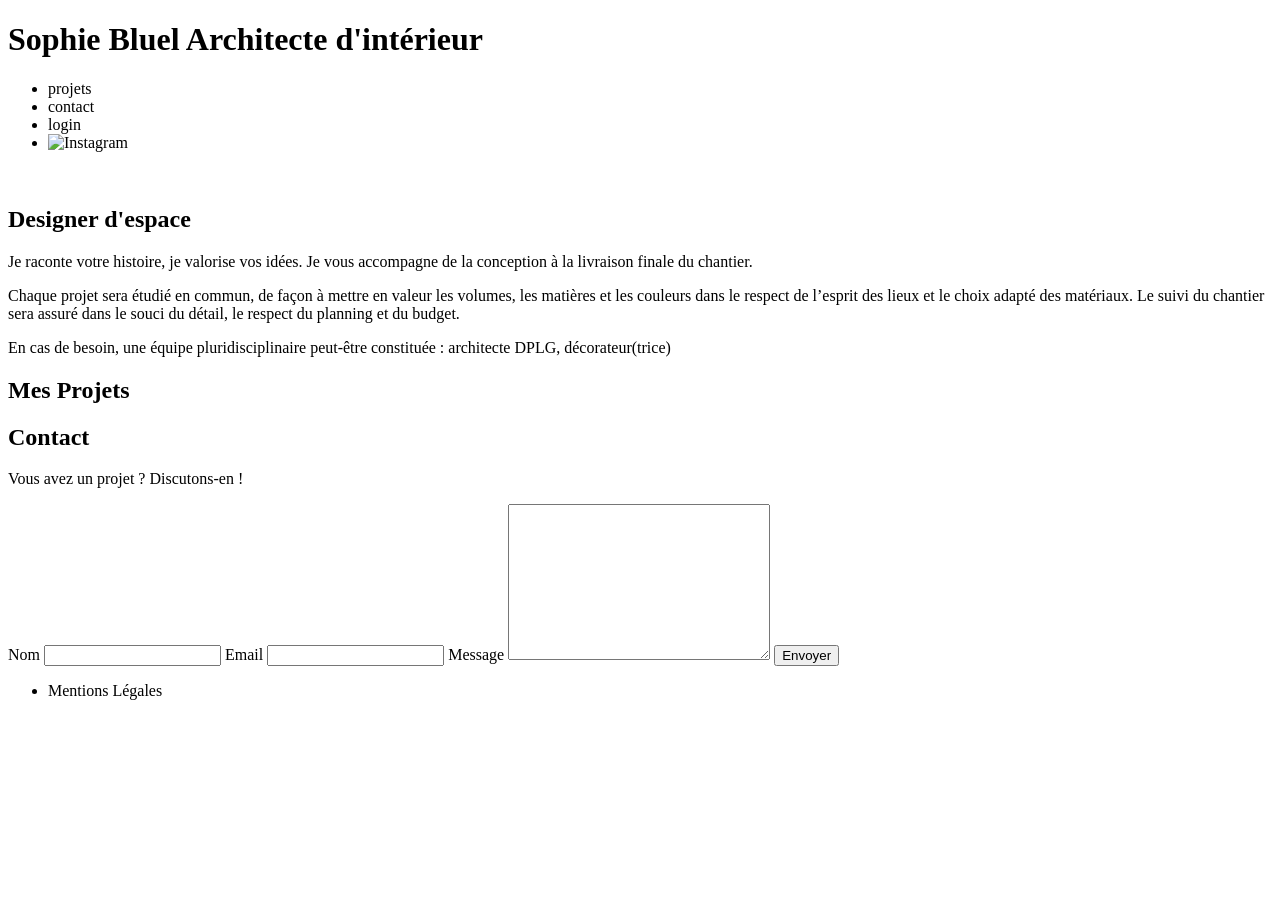
==== FrontEnd/index.html @ 7e3e2e2e "feat: fetch and display project gallery from back end" ====
<!DOCTYPE html>
<html lang="fr">
  <head>
    <meta charset="UTF-8" />
    <title>Sophie Bluel - Architecte d'intérieur</title>
    <meta name="viewport" content="width=device-width, initial-scale=1.0" />
    <link rel="preconnect" href="https://fonts.googleapis.com" />
    <link rel="preconnect" href="https://fonts.gstatic.com" crossorigin />
    <link
      href="https://fonts.googleapis.com/css2?family=Syne:wght@700;800&family=Work+Sans&display=swap"
      rel="stylesheet"
    />
    <meta name="description" content="" />
    <link rel="stylesheet" href="./assets/style.css" />
    <script src="./assets/script.js" defer></script>
  </head>
  <body>
    <header>
      <h1>Sophie Bluel <span>Architecte d'intérieur</span></h1>
      <nav>
        <ul>
          <li>projets</li>
          <li>contact</li>
          <li>login</li>
          <li><img src="./assets/icons/instagram.png" alt="Instagram" /></li>
        </ul>
      </nav>
    </header>
    <main>
      <section id="introduction">
        <figure>
          <img src="./assets/images/sophie-bluel.png" alt="" />
        </figure>
        <article>
          <h2>Designer d'espace</h2>
          <p>
            Je raconte votre histoire, je valorise vos idées. Je vous accompagne
            de la conception à la livraison finale du chantier.
          </p>
          <p>
            Chaque projet sera étudié en commun, de façon à mettre en valeur les
            volumes, les matières et les couleurs dans le respect de l’esprit
            des lieux et le choix adapté des matériaux. Le suivi du chantier
            sera assuré dans le souci du détail, le respect du planning et du
            budget.
          </p>
          <p>
            En cas de besoin, une équipe pluridisciplinaire peut-être constituée
            : architecte DPLG, décorateur(trice)
          </p>
        </article>
      </section>
      <section id="portfolio">
        <h2>Mes Projets</h2>
        <div class="gallery">
          <figure>
            <img src="assets/images/abajour-tahina.png" alt="Abajour Tahina" />
            <figcaption>Abajour Tahina</figcaption>
          </figure>
          <figure>
            <img
              src="assets/images/appartement-paris-v.png"
              alt="Appartement Paris V"
            />
            <figcaption>Appartement Paris V</figcaption>
          </figure>
          <figure>
            <img
              src="assets/images/restaurant-sushisen-londres.png"
              alt="Restaurant Sushisen - Londres"
            />
            <figcaption>Restaurant Sushisen - Londres</figcaption>
          </figure>
          <figure>
            <img
              src="assets/images/la-balisiere.png"
              alt="Villa “La Balisiere” - Port Louis"
            />
            <figcaption>Villa “La Balisiere” - Port Louis</figcaption>
          </figure>
          <figure>
            <img
              src="assets/images/structures-thermopolis.png"
              alt="Structures Thermopolis"
            />
            <figcaption>Structures Thermopolis</figcaption>
          </figure>
          <figure>
            <img
              src="assets/images/appartement-paris-x.png"
              alt="Appartement Paris X"
            />
            <figcaption>Appartement Paris X</figcaption>
          </figure>
          <figure>
            <img
              src="assets/images/le-coteau-cassis.png"
              alt="Pavillon “Le coteau” - Cassis"
            />
            <figcaption>Pavillon “Le coteau” - Cassis</figcaption>
          </figure>
          <figure>
            <img
              src="assets/images/villa-ferneze.png"
              alt="Villa Ferneze - Isola d’Elba"
            />
            <figcaption>Villa Ferneze - Isola d’Elba</figcaption>
          </figure>
          <figure>
            <img
              src="assets/images/appartement-paris-xviii.png"
              alt="Appartement Paris XVIII"
            />
            <figcaption>Appartement Paris XVIII</figcaption>
          </figure>
          <figure>
            <img
              src="assets/images/bar-lullaby-paris.png"
              alt="Bar “Lullaby” - Paris"
            />
            <figcaption>Bar “Lullaby” - Paris</figcaption>
          </figure>
          <figure>
            <img
              src="assets/images/hotel-first-arte-new-delhi.png"
              alt="Hotel First Arte - New Delhi"
            />
            <figcaption>Hotel First Arte - New Delhi</figcaption>
          </figure>
        </div>
      </section>
      <section id="contact">
        <h2>Contact</h2>
        <p>Vous avez un projet ? Discutons-en !</p>
        <form action="#" method="post">
          <label for="name">Nom</label>
          <input type="text" name="name" id="name" />
          <label for="email">Email</label>
          <input type="email" name="email" id="email" />
          <label for="message">Message</label>
          <textarea name="message" id="message" cols="30" rows="10"></textarea>
          <input type="submit" value="Envoyer" />
        </form>
      </section>
    </main>

    <footer>
      <nav>
        <ul>
          <li>Mentions Légales</li>
        </ul>
      </nav>
    </footer>
  </body>
</html>
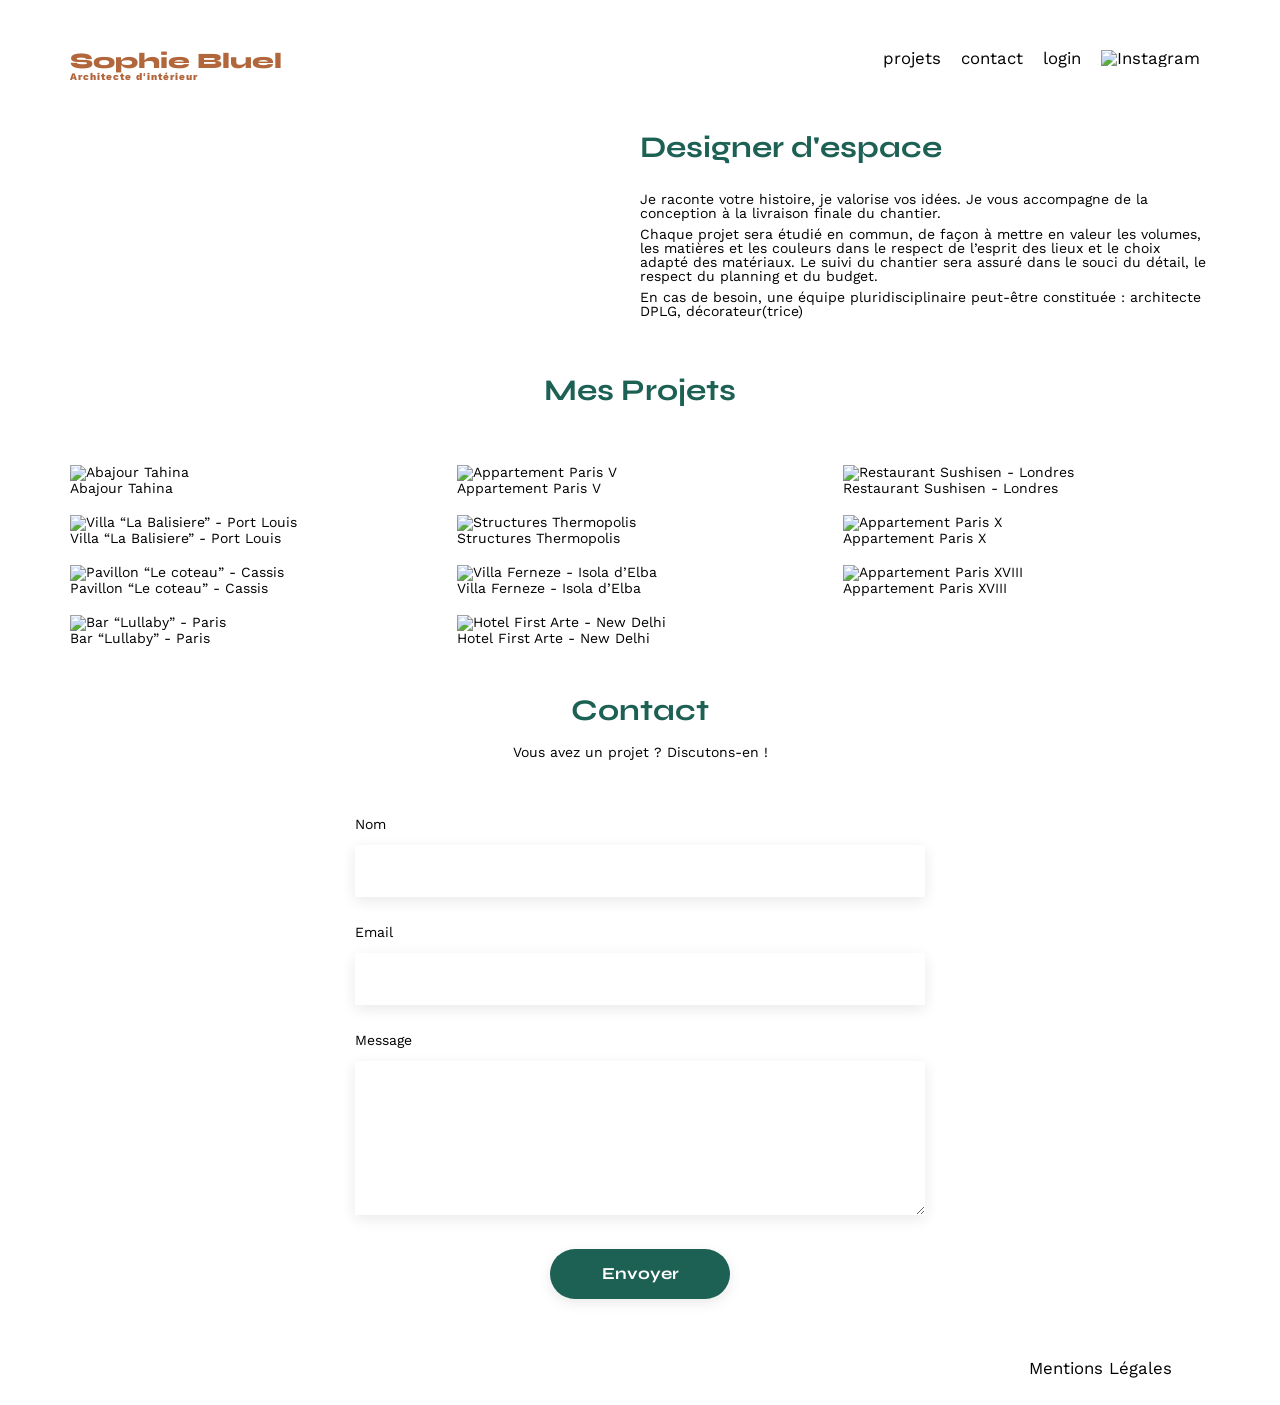
==== commit 85ce8d8b: "feat: add dynamic category filters for project gallery" ====
--- a/FrontEnd/index.html
+++ b/FrontEnd/index.html
@@ -52,6 +52,7 @@
       </section>
       <section id="portfolio">
         <h2>Mes Projets</h2>
+        <div class="filters"></div>
         <div class="gallery">
           <figure>
             <img src="assets/images/abajour-tahina.png" alt="Abajour Tahina" />
--- a/FrontEnd/assets/style.css
+++ b/FrontEnd/assets/style.css
@@ -0,0 +1,297 @@
+/* http://meyerweb.com/eric/tools/css/reset/
+   v2.0 | 20110126
+   License: none (public domain)
+*/
+
+html,
+body,
+div,
+span,
+applet,
+object,
+iframe,
+h1,
+h2,
+h3,
+h4,
+h5,
+h6,
+p,
+blockquote,
+pre,
+a,
+abbr,
+acronym,
+address,
+big,
+cite,
+code,
+del,
+dfn,
+em,
+img,
+ins,
+kbd,
+q,
+s,
+samp,
+small,
+strike,
+strong,
+sub,
+sup,
+tt,
+var,
+b,
+u,
+i,
+center,
+dl,
+dt,
+dd,
+ol,
+ul,
+li,
+fieldset,
+form,
+label,
+legend,
+table,
+caption,
+tbody,
+tfoot,
+thead,
+tr,
+th,
+td,
+article,
+aside,
+canvas,
+details,
+embed,
+figure,
+figcaption,
+footer,
+header,
+hgroup,
+menu,
+nav,
+output,
+ruby,
+section,
+summary,
+time,
+mark,
+audio,
+video {
+  margin: 0;
+  padding: 0;
+  border: 0;
+  font-size: 100%;
+  font: inherit;
+  vertical-align: baseline;
+}
+/* HTML5 display-role reset for older browsers */
+article,
+aside,
+details,
+figcaption,
+figure,
+footer,
+header,
+hgroup,
+menu,
+nav,
+section {
+  display: block;
+}
+body {
+  line-height: 1;
+}
+ol,
+ul {
+  list-style: none;
+}
+blockquote,
+q {
+  quotes: none;
+}
+blockquote:before,
+blockquote:after,
+q:before,
+q:after {
+  content: "";
+  content: none;
+}
+table {
+  border-collapse: collapse;
+  border-spacing: 0;
+}
+/** end reset css**/
+body {
+  max-width: 1140px;
+  margin: auto;
+  font-family: "Work Sans";
+  font-size: 14px;
+}
+header {
+  display: flex;
+  justify-content: space-between;
+  margin: 50px 0;
+}
+section {
+  margin: 50px 0;
+}
+
+h1 {
+  display: flex;
+  flex-direction: column;
+  font-family: "Syne";
+  font-size: 22px;
+  font-weight: 800;
+  color: #b1663c;
+}
+
+h1 > span {
+  font-family: "Work Sans";
+  font-size: 10px;
+  letter-spacing: 0.1em;
+}
+
+h2 {
+  font-family: "Syne";
+  font-weight: 700;
+  font-size: 30px;
+  color: #1d6154;
+}
+nav ul {
+  display: flex;
+  align-items: center;
+  list-style-type: none;
+}
+nav li {
+  padding: 0 10px;
+  font-size: 1.2em;
+}
+
+li:hover {
+  color: #b1663c;
+  cursor: pointer;
+}
+#introduction {
+  display: flex;
+  align-items: center;
+}
+#introduction figure {
+  flex: 1;
+}
+#introduction img {
+  display: block;
+  margin: auto;
+  width: 80%;
+}
+
+#introduction article {
+  flex: 1;
+}
+#introduction h2 {
+  margin-bottom: 1em;
+}
+
+#introduction p {
+  margin-bottom: 0.5em;
+}
+#portfolio h2 {
+  text-align: center;
+  margin-bottom: 1em;
+}
+.filters {
+  display: flex;
+  justify-content: center;
+  align-items: center;
+  flex-wrap: wrap;
+  gap: 16px;
+  margin-bottom: 30px;
+  max-width: 100%;
+}
+.filter-button {
+  all: unset;
+  cursor: pointer;
+  display: flex;
+  justify-content: center;
+  align-items: center;
+  font-family: "Syne", sans-serif;
+  font-size: 16px;
+  max-width: 100%;
+  font-weight: 700;
+  color: #1d6154;
+  border: 1px solid #1d6154;
+  border-radius: 60px;
+  padding: 8px 16px;
+  transition: 200ms ease;
+}
+.filter-button:hover,
+.filter-button:focus,
+.filter-button:active {
+  background-color: #1d6154;
+  color: #fff;
+  outline: none;
+}
+.gallery {
+  width: 100%;
+  display: grid;
+  grid-template-columns: 1fr 1fr 1fr;
+  grid-column-gap: 20px;
+  grid-row-gap: 20px;
+}
+
+.gallery img {
+  width: 100%;
+}
+#contact {
+  width: 50%;
+  margin: auto;
+}
+#contact > * {
+  text-align: center;
+}
+#contact h2 {
+  margin-bottom: 20px;
+}
+#contact form {
+  text-align: left;
+  margin-top: 30px;
+  display: flex;
+  flex-direction: column;
+}
+
+#contact input {
+  height: 50px;
+  font-size: 1.2em;
+  border: none;
+  box-shadow: 0px 4px 14px rgba(0, 0, 0, 0.09);
+}
+#contact label {
+  margin: 2em 0 1em 0;
+}
+#contact textarea {
+  border: none;
+  box-shadow: 0px 4px 14px rgba(0, 0, 0, 0.09);
+}
+
+input[type="submit"] {
+  font-family: "Syne";
+  font-weight: 700;
+  color: white;
+  background-color: #1d6154;
+  margin: 2em auto;
+  width: 180px;
+  text-align: center;
+  border-radius: 60px;
+}
+
+footer nav ul {
+  display: flex;
+  justify-content: flex-end;
+  margin: 2em;
+}
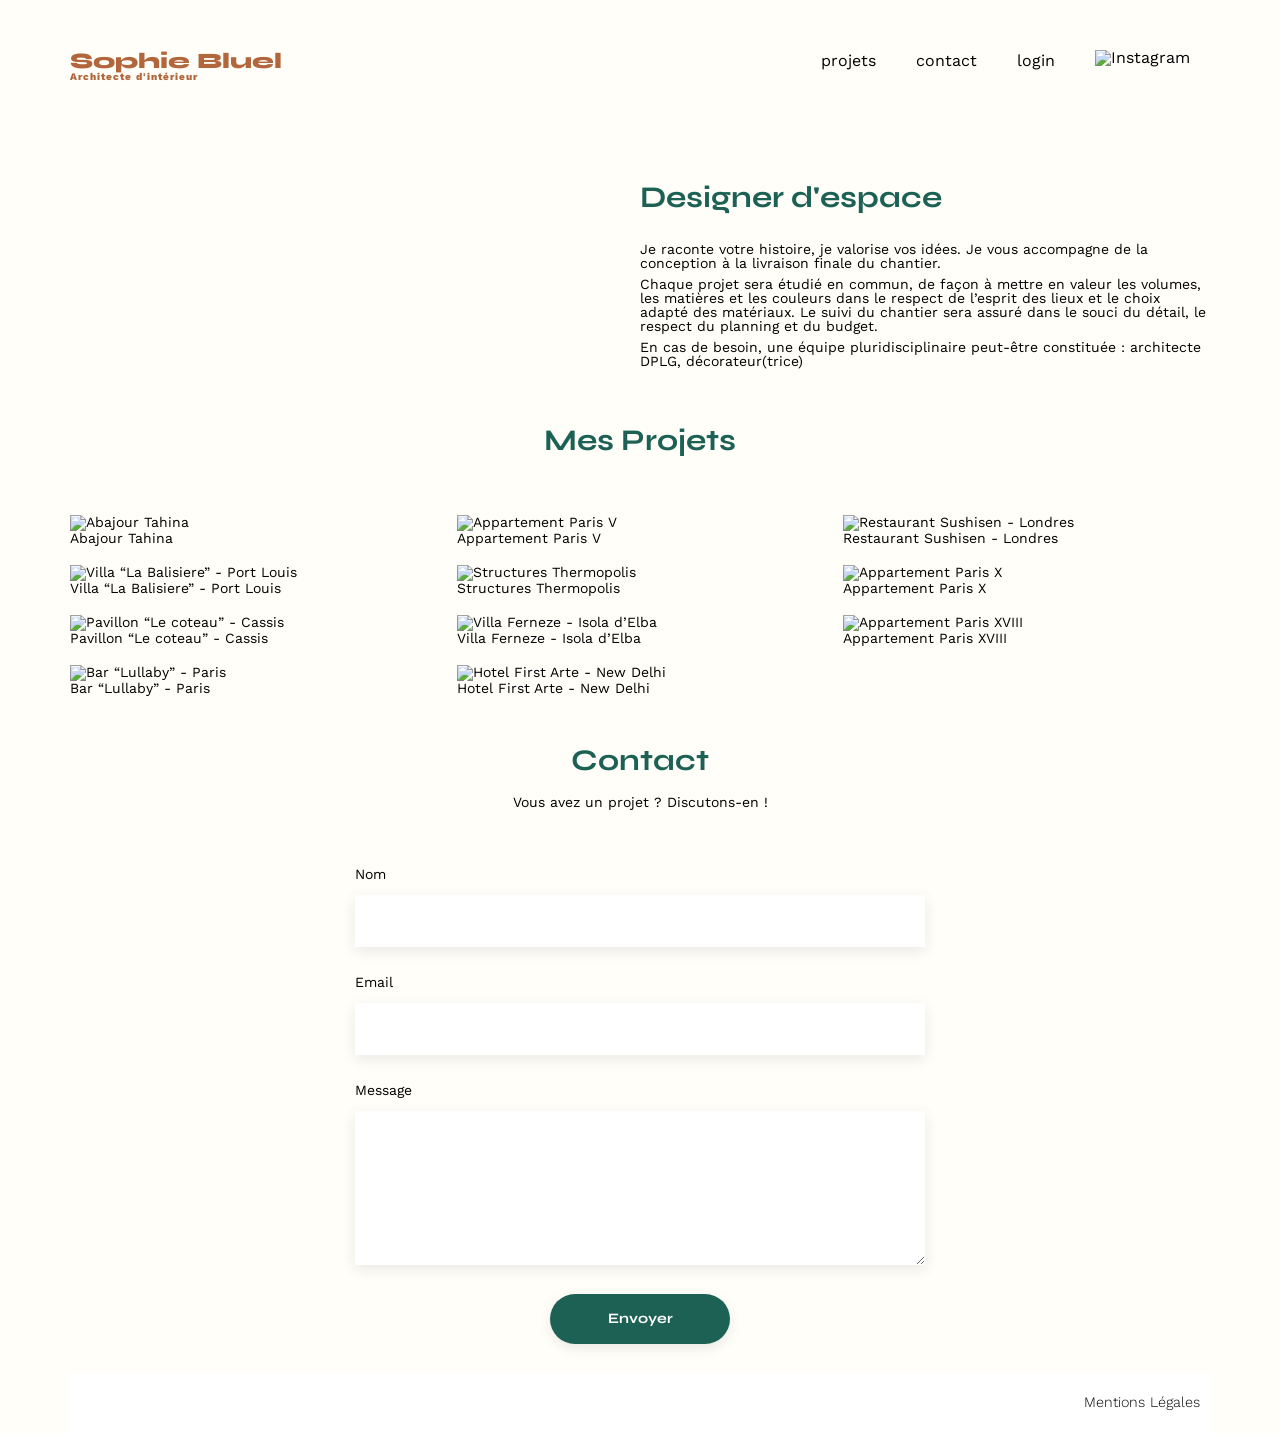
==== commit 3deb8bd6: "feat: create login page" ====
--- a/FrontEnd/index.html
+++ b/FrontEnd/index.html
@@ -7,7 +7,7 @@
     <link rel="preconnect" href="https://fonts.googleapis.com" />
     <link rel="preconnect" href="https://fonts.gstatic.com" crossorigin />
     <link
-      href="https://fonts.googleapis.com/css2?family=Syne:wght@700;800&family=Work+Sans&display=swap"
+      href="https://fonts.googleapis.com/css2?family=Syne:wght@700;800&family=Work+Sans:wght@300;400;700&display=swap"
       rel="stylesheet"
     />
     <meta name="description" content="" />
@@ -19,10 +19,14 @@
       <h1>Sophie Bluel <span>Architecte d'intérieur</span></h1>
       <nav>
         <ul>
-          <li>projets</li>
-          <li>contact</li>
-          <li>login</li>
-          <li><img src="./assets/icons/instagram.png" alt="Instagram" /></li>
+          <li><a href="./index.html">projets</a></li>
+          <li><a href="">contact</a></li>
+          <li><a href="./login.html">login</a></li>
+          <li>
+            <a href="">
+              <img src="./assets/icons/instagram.png" alt="Instagram" />
+            </a>
+          </li>
         </ul>
       </nav>
     </header>
--- a/FrontEnd/assets/style.css
+++ b/FrontEnd/assets/style.css
@@ -133,11 +133,12 @@
   margin: auto;
   font-family: "Work Sans";
   font-size: 14px;
+  background: #fffef8;
 }
 header {
   display: flex;
   justify-content: space-between;
-  margin: 50px 0;
+  padding: 50px 0;
 }
 section {
   margin: 50px 0;
@@ -173,10 +174,28 @@
   padding: 0 10px;
   font-size: 1.2em;
 }
-
+nav li a,
+nav li a:visited {
+  height: 22px;
+  display: flex;
+  align-items: center;
+  padding: 0 10px;
+  font-size: 1rem;
+  font-weight: 400;
+  text-decoration: none;
+  color: #000;
+}
+nav li a:hover,
 li:hover {
   color: #b1663c;
   cursor: pointer;
+}
+nav li a img {
+  height: 100%;
+}
+#active-page {
+  font-family: "Work Sans";
+  font-weight: 700;
 }
 #introduction {
   display: flex;
@@ -244,7 +263,6 @@
   grid-column-gap: 20px;
   grid-row-gap: 20px;
 }
-
 .gallery img {
   width: 100%;
 }
@@ -264,7 +282,6 @@
   display: flex;
   flex-direction: column;
 }
-
 #contact input {
   height: 50px;
   font-size: 1.2em;
@@ -279,9 +296,11 @@
   box-shadow: 0px 4px 14px rgba(0, 0, 0, 0.09);
 }
 
-input[type="submit"] {
+#contact input[type="submit"] {
+  cursor: pointer;
   font-family: "Syne";
   font-weight: 700;
+  font-size: 0.9rem;
   color: white;
   background-color: #1d6154;
   margin: 2em auto;
@@ -290,8 +309,73 @@
   border-radius: 60px;
 }
 
+footer {
+  width: 100%;
+  background: #fff;
+}
 footer nav ul {
+  height: 60px;
   display: flex;
   justify-content: flex-end;
-  margin: 2em;
-}
+  align-items: center;
+  /* margin: 2em 0; */
+}
+footer nav ul li {
+  font-size: 0.9rem;
+  font-weight: 300;
+}
+
+/* Styles spécifiques pour la page login.html */
+.login-page {
+  height: 100vh;
+  display: flex;
+  flex-direction: column;
+}
+#login {
+  width: 35%;
+  margin: 10% auto;
+  flex-grow: 1;
+}
+#login > * {
+  text-align: center;
+}
+#login h2 {
+  margin-bottom: 20px;
+}
+#login form {
+  text-align: left;
+  margin-top: 20px;
+  display: flex;
+  flex-direction: column;
+}
+#login input {
+  height: 50px;
+  font-size: 1.2em;
+  border: none;
+  box-shadow: 0px 4px 14px rgba(0, 0, 0, 0.09);
+}
+#login label {
+  margin: 2em 0 0.5em 0;
+}
+
+#login a,
+#login a:visited {
+  color: #000;
+}
+#login a:hover {
+  color: #b1663c;
+}
+
+#login input[type="submit"] {
+  font-family: "Syne";
+  font-weight: 700;
+  font-size: 0.9rem;
+  color: #fff;
+  background-color: #1d6154;
+  margin: 2em auto;
+  width: 180px;
+  height: 36px;
+  text-align: center;
+  border-radius: 60px;
+  cursor: pointer;
+}
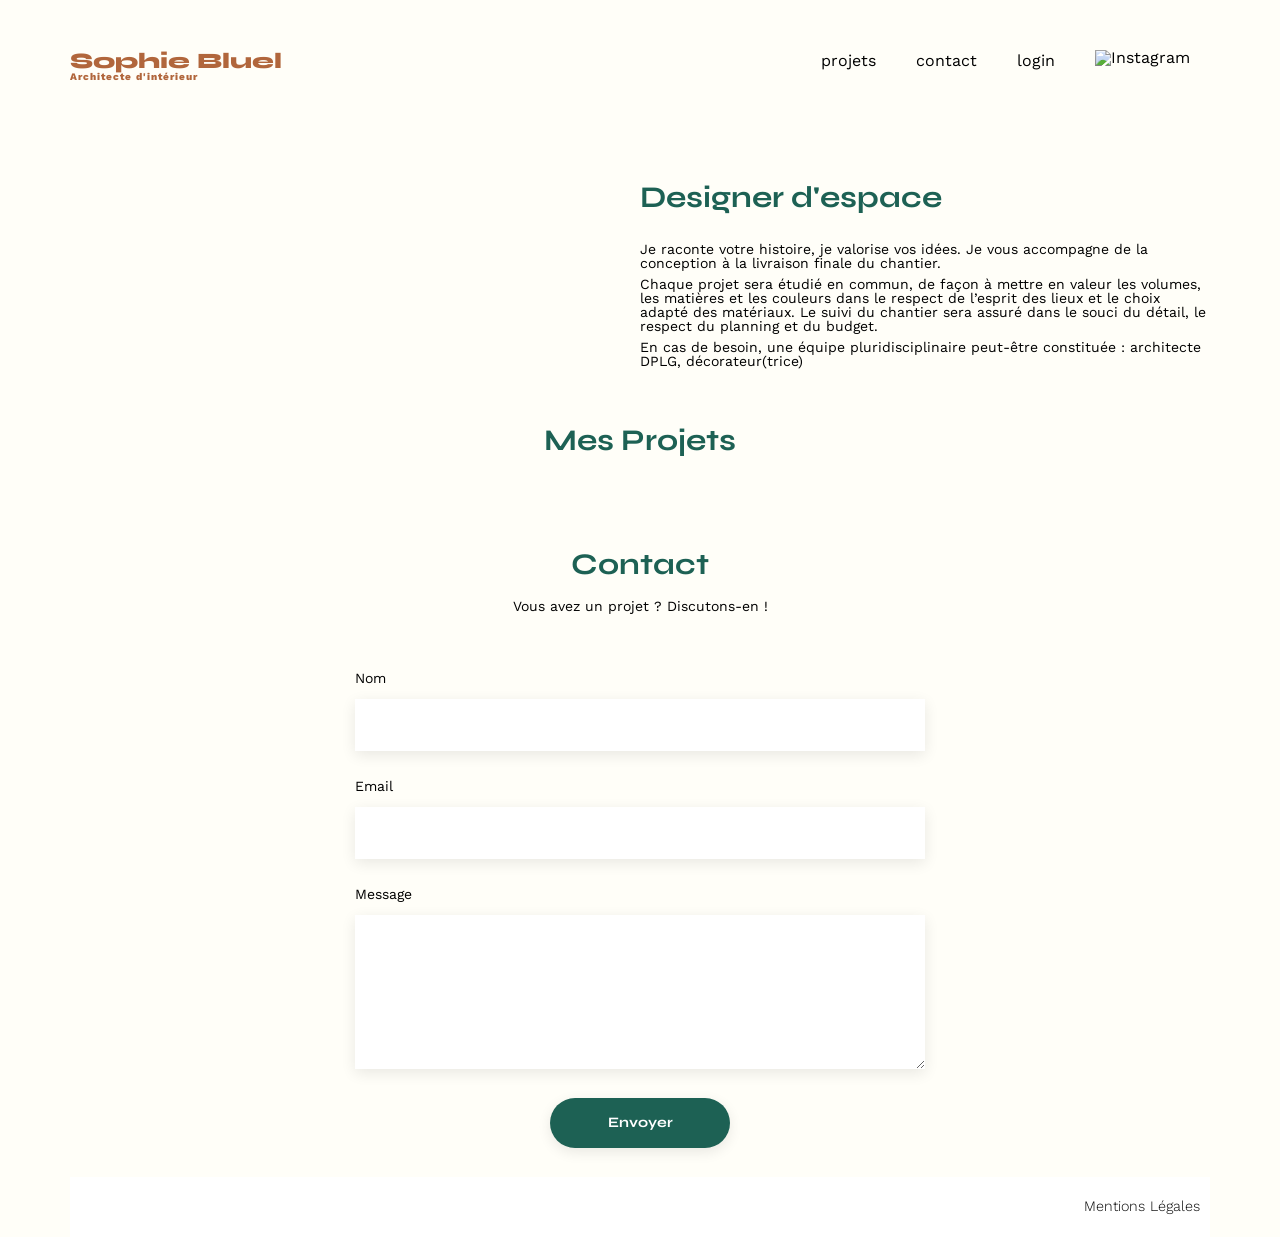
==== commit c536d55f: "feat: add modal window for adding and deleting projects" ====
--- a/FrontEnd/index.html
+++ b/FrontEnd/index.html
@@ -9,6 +9,13 @@
     <link
       href="https://fonts.googleapis.com/css2?family=Syne:wght@700;800&family=Work+Sans:wght@300;400;700&display=swap"
       rel="stylesheet"
+    />
+    <link
+      rel="stylesheet"
+      href="https://cdnjs.cloudflare.com/ajax/libs/font-awesome/7.0.0/css/all.min.css"
+      integrity="sha512-DxV+EoADOkOygM4IR9yXP8Sb2qwgidEmeqAEmDKIOfPRQZOWbXCzLC6vjbZyy0vPisbH2SyW27+ddLVCN+OMzQ=="
+      crossorigin="anonymous"
+      referrerpolicy="no-referrer"
     />
     <meta name="description" content="" />
     <link rel="stylesheet" href="./assets/style.css" />
@@ -55,10 +62,12 @@
         </article>
       </section>
       <section id="portfolio">
-        <h2>Mes Projets</h2>
+        <div id="title-container">
+          <h2>Mes Projets</h2>
+        </div>
         <div class="filters"></div>
         <div class="gallery">
-          <figure>
+          <!-- <figure>
             <img src="assets/images/abajour-tahina.png" alt="Abajour Tahina" />
             <figcaption>Abajour Tahina</figcaption>
           </figure>
@@ -131,7 +140,7 @@
               alt="Hotel First Arte - New Delhi"
             />
             <figcaption>Hotel First Arte - New Delhi</figcaption>
-          </figure>
+          </figure> -->
         </div>
       </section>
       <section id="contact">
--- a/FrontEnd/assets/style.css
+++ b/FrontEnd/assets/style.css
@@ -135,6 +135,7 @@
   font-size: 14px;
   background: #fffef8;
 }
+
 header {
   display: flex;
   justify-content: space-between;
@@ -220,10 +221,16 @@
 #introduction p {
   margin-bottom: 0.5em;
 }
-#portfolio h2 {
+
+#title-container {
+  position: relative;
   text-align: center;
   margin-bottom: 1em;
 }
+#portfolio h2 {
+  display: inline-block;
+}
+
 .filters {
   display: flex;
   justify-content: center;
@@ -295,7 +302,6 @@
   border: none;
   box-shadow: 0px 4px 14px rgba(0, 0, 0, 0.09);
 }
-
 #contact input[type="submit"] {
   cursor: pointer;
   font-family: "Syne";
@@ -325,6 +331,293 @@
   font-weight: 300;
 }
 
+/* Styles spécifiques pour le mode edition */
+.edit-mode-banner {
+  width: 100%;
+  height: 59px;
+  display: flex;
+  justify-content: center;
+  align-items: center;
+  background: #000;
+  color: #fff;
+}
+.icon {
+  margin-right: 0.5rem;
+}
+.edit-btn {
+  display: flex;
+  position: absolute;
+  left: 50%;
+  top: 50%;
+  margin-left: 120px;
+  transform: translateY(-50%);
+  cursor: pointer;
+  color: #000;
+  text-decoration: none;
+}
+
+.modal {
+  position: fixed;
+  display: flex;
+  align-items: center;
+  justify-content: center;
+  top: 0;
+  left: 0;
+  width: 100%;
+  height: 100%;
+  background: rgba(0, 0, 0, 0.7);
+  animation: fadeIn 600ms ease-out both;
+}
+.modal-wrapper {
+  display: flex;
+  flex-direction: column;
+  align-items: center;
+  justify-content: center;
+  overflow: auto;
+  width: 630px;
+  overflow-y: scroll;
+  padding: 40px;
+  background-color: #ffffff;
+  border-radius: 10px;
+  box-shadow: 0 10px 40px rgba(0, 0, 0, 0.2);
+  animation: slideFromBottom 800ms ease-out both 200ms;
+  transform-origin: center bottom;
+}
+.nav-modal {
+  position: relative;
+  width: 100%;
+  margin-bottom: 40px;
+}
+.back-to-gallery {
+  cursor: pointer;
+  position: absolute;
+  left: 0;
+  background: none;
+  border: none;
+  padding: 0;
+}
+.close-btn {
+  background: none;
+  border: none;
+  cursor: pointer;
+  position: absolute;
+  right: 0;
+  padding: 0;
+}
+.modal-page {
+  display: flex;
+  flex-direction: column;
+  align-items: center;
+  width: 100%;
+}
+.titlemodal {
+  margin-bottom: 40px;
+  font-family: "work sans";
+  font-size: 26px;
+  font-weight: 400;
+  color: #000;
+}
+.modal-gallery {
+  position: relative;
+  width: 70%;
+  display: grid;
+  grid-template-columns: repeat(5, 1fr);
+  gap: 10px;
+}
+.modal-gallery figure {
+  position: relative;
+}
+.modal-gallery img {
+  width: 100%;
+  height: auto;
+  object-fit: cover;
+}
+.delete-project-btn {
+  position: absolute;
+  top: 3px;
+  right: 2px;
+  border: none;
+  background: none;
+  padding: 0;
+}
+.delete-project i {
+  cursor: pointer;
+  border-radius: 3px;
+  font-size: 0.7rem;
+  padding: 3px 1px;
+  color: #fff;
+  background-color: #000000;
+}
+#modal-gallery-page .separator-line {
+  width: 70%;
+}
+.separator-line {
+  margin: 50px 0;
+  height: 1px;
+  width: 100%;
+  background: #b3b3b3;
+}
+.add-project {
+  font-family: "Syne";
+  font-weight: 700;
+  font-size: 0.9rem;
+  color: #fff;
+  background-color: #1d6154;
+  margin: 0 auto;
+  text-align: center;
+  border-radius: 60px;
+  padding: 10px 50px;
+  cursor: pointer;
+  text-decoration: none;
+}
+#modal-add-project-page h2 {
+  margin-bottom: 0;
+}
+#add-project-form {
+  position: relative;
+  text-align: left;
+  display: flex;
+  flex-direction: column;
+  width: 70%;
+}
+#drop-container {
+  position: relative;
+  height: 169px;
+  background: #e8f1f6;
+  display: flex;
+  flex-direction: column;
+  justify-content: center;
+  align-items: center;
+  color: #444444;
+  font-size: 0.6rem;
+  font-weight: 400;
+  transition: 100ms ease;
+}
+#drop-container.drag-active {
+  background: #d2e1e9;
+  box-shadow: 0px 4px 14px rgba(0, 0, 0, 0.09);
+}
+.drop-container-infos {
+  display: flex;
+  flex-direction: column;
+  justify-content: center;
+  align-items: center;
+  gap: 1rem;
+}
+.photo-icon {
+  font-size: 4.5rem;
+  color: #b9c5cc;
+}
+.add-photo-btn {
+  cursor: pointer;
+  background: #cbd6dc;
+  color: #306685;
+  display: flex;
+  justify-content: center;
+  align-items: center;
+  font-family: "Work sans";
+  font-weight: 500;
+  font-size: 0.9rem;
+  padding: 0.5em 2em;
+  border-radius: 60px;
+  border: none;
+  transition: 100ms ease;
+}
+.add-photo-btn:hover {
+  color: #cbd6dc;
+  background: #4983a5;
+  box-shadow: 0px 4px 14px rgba(0, 0, 0, 0.2);
+}
+#add-photo {
+  display: none;
+}
+.photo-preview {
+  position: absolute;
+  display: none;
+  height: 100%;
+}
+#add-project-form label {
+  margin: 2em 0 1em 0;
+}
+#title,
+#category-selection {
+  height: 50px;
+  font-size: 1.2em;
+  border: none;
+  box-shadow: 0px 4px 14px rgba(0, 0, 0, 0.09);
+}
+#addBtn {
+  cursor: pointer;
+  font-family: "Syne";
+  font-weight: 700;
+  font-size: 0.9rem;
+  color: white;
+  background-color: #1d6154;
+  margin: 0 auto;
+  padding: 0.5em;
+  width: 180px;
+  text-align: center;
+  border-radius: 60px;
+  border: none;
+}
+
+#addBtn:disabled {
+  cursor: default;
+  background: #a7a7a7;
+}
+.modal-hidden {
+  display: none;
+}
+
+.modal[aria-hidden="true"] {
+  animation: fadeOut 600ms ease-in both;
+}
+
+.modal[aria-hidden="true"] .modal-wrapper {
+  animation: slideToBottom 800ms ease-in both 100ms;
+}
+
+/* Animations */
+@keyframes fadeIn {
+  from {
+    opacity: 0;
+  }
+  to {
+    opacity: 1;
+  }
+}
+
+@keyframes fadeOut {
+  from {
+    opacity: 1;
+  }
+  to {
+    opacity: 0;
+  }
+}
+
+@keyframes slideFromBottom {
+  from {
+    opacity: 0;
+    transform: translateY(30vh) scale(0.95);
+  }
+  to {
+    opacity: 1;
+    transform: translateY(0) scale(1);
+  }
+}
+
+@keyframes slideToBottom {
+  from {
+    opacity: 1;
+    transform: translateY(0) scale(1);
+  }
+  to {
+    opacity: 0;
+    transform: translateY(30vh) scale(0.95);
+  }
+}
+
 /* Styles spécifiques pour la page login.html */
 .login-page {
   height: 100vh;
@@ -333,7 +626,7 @@
 }
 #login {
   width: 35%;
-  margin: 10% auto;
+  margin: 20px auto;
   flex-grow: 1;
 }
 #login > * {
@@ -342,9 +635,13 @@
 #login h2 {
   margin-bottom: 20px;
 }
+#login-message {
+  font-size: 1rem;
+  font-weight: 700;
+}
+
 #login form {
   text-align: left;
-  margin-top: 20px;
   display: flex;
   flex-direction: column;
 }
@@ -353,9 +650,10 @@
   font-size: 1.2em;
   border: none;
   box-shadow: 0px 4px 14px rgba(0, 0, 0, 0.09);
+  transition: 200ms ease;
 }
 #login label {
-  margin: 2em 0 0.5em 0;
+  margin: 0.5em 0;
 }
 
 #login a,
@@ -379,3 +677,30 @@
   border-radius: 60px;
   cursor: pointer;
 }
+
+#login-message {
+  height: 20px;
+}
+#login input.error {
+  border-color: rgba(244, 67, 54, 0.9);
+  box-shadow: 0 0 8px rgba(244, 67, 54, 0.9);
+  animation: shake 0.5s ease-in-out;
+}
+
+@keyframes shake {
+  0% {
+    transform: translateX(-5px);
+  }
+  25% {
+    transform: translateX(5px);
+  }
+  50% {
+    transform: translateX(-5px);
+  }
+  75% {
+    transform: translateX(5px);
+  }
+  100% {
+    transform: translateX(0);
+  }
+}
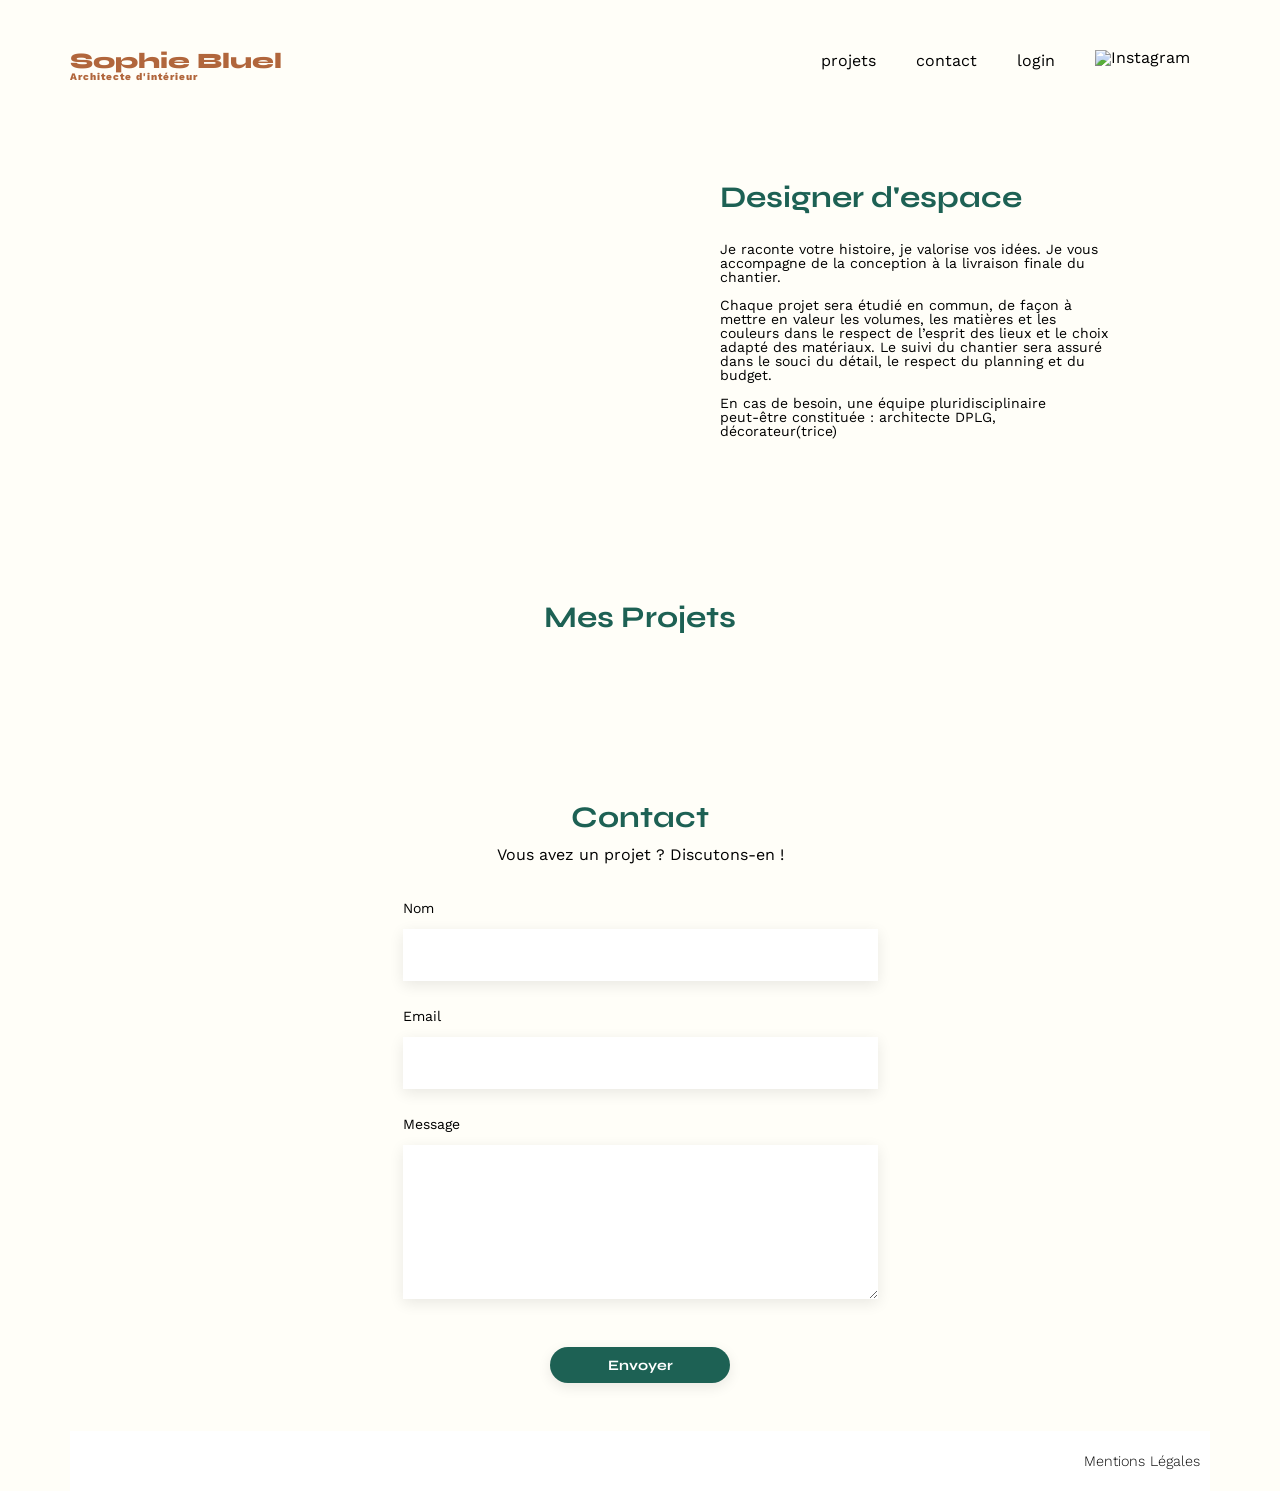
==== commit c0c5d074: "feat: implement modal functionalities for adding and deleting projects, minor CSS adjustments" ====
--- a/FrontEnd/index.html
+++ b/FrontEnd/index.html
@@ -153,7 +153,7 @@
           <input type="email" name="email" id="email" />
           <label for="message">Message</label>
           <textarea name="message" id="message" cols="30" rows="10"></textarea>
-          <input type="submit" value="Envoyer" />
+          <input class="btn" type="submit" value="Envoyer" />
         </form>
       </section>
     </main>
--- a/FrontEnd/assets/style.css
+++ b/FrontEnd/assets/style.css
@@ -198,8 +198,35 @@
   font-family: "Work Sans";
   font-weight: 700;
 }
+
+main {
+  margin: auto;
+  max-width: 950px;
+}
+
+.btn {
+  cursor: pointer;
+  font-family: "Syne";
+  font-weight: 700;
+  font-size: 0.9rem;
+  color: #fff;
+  background-color: #1d6154;
+  margin: 0 auto;
+  text-align: center;
+  border-radius: 60px;
+  padding: 10px 50px;
+  text-decoration: none;
+  border: none;
+  transition: 200ms ease;
+}
+.btn:hover,
+.btn:focus {
+  background-color: #0e2f28;
+}
+
 #introduction {
   display: flex;
+  justify-content: center;
   align-items: center;
 }
 #introduction figure {
@@ -208,20 +235,23 @@
 #introduction img {
   display: block;
   margin: auto;
-  width: 80%;
+  width: 100%;
 }
 
 #introduction article {
+  display: flex;
+  justify-content: center;
+  flex-direction: column;
   flex: 1;
 }
-#introduction h2 {
+#introduction h2,
+#introduction p {
+  margin-left: 80px;
   margin-bottom: 1em;
 }
-
-#introduction p {
-  margin-bottom: 0.5em;
-}
-
+#portfolio {
+  margin-top: 150px;
+}
 #title-container {
   position: relative;
   text-align: center;
@@ -237,18 +267,14 @@
   align-items: center;
   flex-wrap: wrap;
   gap: 16px;
-  margin-bottom: 30px;
+  margin: 50px;
   max-width: 100%;
 }
 .filter-button {
   all: unset;
   cursor: pointer;
-  display: flex;
-  justify-content: center;
-  align-items: center;
   font-family: "Syne", sans-serif;
-  font-size: 16px;
-  max-width: 100%;
+  font-size: 1rem;
   font-weight: 700;
   color: #1d6154;
   border: 1px solid #1d6154;
@@ -256,13 +282,12 @@
   padding: 8px 16px;
   transition: 200ms ease;
 }
-.filter-button:hover,
-.filter-button:focus,
-.filter-button:active {
+.filter-button-active {
   background-color: #1d6154;
   color: #fff;
   outline: none;
 }
+
 .gallery {
   width: 100%;
   display: grid;
@@ -271,21 +296,34 @@
   grid-row-gap: 20px;
 }
 .gallery img {
-  width: 100%;
+  object-fit: cover;
+  width: 100%;
+  height: 100%;
+  max-width: 305px;
+  max-height: 407px;
+}
+.gallery figcaption {
+  font-size: 0.8rem;
+  font-weight: 400;
+  margin-top: 0.4rem;
 }
 #contact {
   width: 50%;
   margin: auto;
+  padding-top: 20px;
 }
 #contact > * {
   text-align: center;
 }
 #contact h2 {
-  margin-bottom: 20px;
+  margin-bottom: 15px;
+}
+#contact p {
+  font-size: 1rem;
 }
 #contact form {
   text-align: left;
-  margin-top: 30px;
+  margin-top: 10px;
   display: flex;
   flex-direction: column;
 }
@@ -303,16 +341,10 @@
   box-shadow: 0px 4px 14px rgba(0, 0, 0, 0.09);
 }
 #contact input[type="submit"] {
-  cursor: pointer;
-  font-family: "Syne";
-  font-weight: 700;
   font-size: 0.9rem;
-  color: white;
-  background-color: #1d6154;
-  margin: 2em auto;
+  margin: 3rem auto;
   width: 180px;
-  text-align: center;
-  border-radius: 60px;
+  height: 36px;
 }
 
 footer {
@@ -355,7 +387,6 @@
   color: #000;
   text-decoration: none;
 }
-
 .modal {
   position: fixed;
   display: flex;
@@ -365,7 +396,7 @@
   left: 0;
   width: 100%;
   height: 100%;
-  background: rgba(0, 0, 0, 0.7);
+  background: rgba(0, 0, 0, 0.3);
   animation: fadeIn 600ms ease-out both;
 }
 .modal-wrapper {
@@ -386,7 +417,7 @@
 .nav-modal {
   position: relative;
   width: 100%;
-  margin-bottom: 40px;
+  margin-bottom: 30px;
 }
 .back-to-gallery {
   cursor: pointer;
@@ -396,6 +427,9 @@
   border: none;
   padding: 0;
 }
+.back-to-gallery i {
+  font-size: 1.5rem;
+}
 .close-btn {
   background: none;
   border: none;
@@ -404,6 +438,9 @@
   right: 0;
   padding: 0;
 }
+.close-btn i {
+  font-size: 1.1rem;
+}
 .modal-page {
   display: flex;
   flex-direction: column;
@@ -411,7 +448,7 @@
   width: 100%;
 }
 .titlemodal {
-  margin-bottom: 40px;
+  margin-bottom: 50px;
   font-family: "work sans";
   font-size: 26px;
   font-weight: 400;
@@ -422,7 +459,7 @@
   width: 70%;
   display: grid;
   grid-template-columns: repeat(5, 1fr);
-  gap: 10px;
+  gap: 25px 10px;
 }
 .modal-gallery figure {
   position: relative;
@@ -452,23 +489,10 @@
   width: 70%;
 }
 .separator-line {
-  margin: 50px 0;
+  margin: 60px 0 40px;
   height: 1px;
   width: 100%;
   background: #b3b3b3;
-}
-.add-project {
-  font-family: "Syne";
-  font-weight: 700;
-  font-size: 0.9rem;
-  color: #fff;
-  background-color: #1d6154;
-  margin: 0 auto;
-  text-align: center;
-  border-radius: 60px;
-  padding: 10px 50px;
-  cursor: pointer;
-  text-decoration: none;
 }
 #modal-add-project-page h2 {
   margin-bottom: 0;
@@ -502,7 +526,7 @@
   flex-direction: column;
   justify-content: center;
   align-items: center;
-  gap: 1rem;
+  gap: 0.5rem;
 }
 .photo-icon {
   font-size: 4.5rem;
@@ -518,10 +542,11 @@
   font-family: "Work sans";
   font-weight: 500;
   font-size: 0.9rem;
-  padding: 0.5em 2em;
+  width: 173px;
+  height: 36px;
   border-radius: 60px;
   border: none;
-  transition: 100ms ease;
+  transition: 200ms ease;
 }
 .add-photo-btn:hover {
   color: #cbd6dc;
@@ -541,38 +566,29 @@
 }
 #title,
 #category-selection {
+  padding: 0 0.5rem;
   height: 50px;
   font-size: 1.2em;
   border: none;
   box-shadow: 0px 4px 14px rgba(0, 0, 0, 0.09);
 }
 #addBtn {
-  cursor: pointer;
-  font-family: "Syne";
-  font-weight: 700;
-  font-size: 0.9rem;
-  color: white;
-  background-color: #1d6154;
-  margin: 0 auto;
-  padding: 0.5em;
-  width: 180px;
-  text-align: center;
-  border-radius: 60px;
-  border: none;
-}
-
-#addBtn:disabled {
+  width: 237px;
+  height: 36px;
+}
+#addBtn:disabled,
+#addBtn:hover:disabled,
+#addBtn:focus:disabled {
+  pointer-events: none;
   cursor: default;
   background: #a7a7a7;
 }
 .modal-hidden {
   display: none;
 }
-
 .modal[aria-hidden="true"] {
   animation: fadeOut 600ms ease-in both;
 }
-
 .modal[aria-hidden="true"] .modal-wrapper {
   animation: slideToBottom 800ms ease-in both 100ms;
 }
@@ -618,6 +634,42 @@
   }
 }
 
+/* Styles spécifiques pour la modale de message */
+.message-modal {
+  display: none;
+  position: fixed;
+  z-index: 1;
+  left: 0;
+  top: 0;
+  width: 100%;
+  height: 100%;
+  background-color: rgba(0, 0, 0, 0.1);
+}
+.message-modal-wrapper {
+  position: relative;
+  display: flex;
+  justify-content: center;
+  align-items: center;
+  background-color: #fff;
+  font-size: 1rem;
+  margin: 15% auto;
+  padding: 20px;
+  border-radius: 10px;
+  height: 20%;
+  max-height: 200px;
+  width: 80%;
+  max-width: 400px;
+  box-shadow: 0 10px 40px rgba(0, 0, 0, 0.2);
+}
+.message-modale-close {
+  position: absolute;
+  cursor: pointer;
+  color: #000000;
+  right: 10px;
+  top: 10px;
+  font-size: 14px;
+}
+
 /* Styles spécifiques pour la page login.html */
 .login-page {
   height: 100vh;
@@ -626,7 +678,7 @@
 }
 #login {
   width: 35%;
-  margin: 20px auto;
+  margin: 7% auto 0;
   flex-grow: 1;
 }
 #login > * {
@@ -639,13 +691,13 @@
   font-size: 1rem;
   font-weight: 700;
 }
-
 #login form {
   text-align: left;
   display: flex;
   flex-direction: column;
 }
 #login input {
+  padding: 0 0.5rem;
   height: 50px;
   font-size: 1.2em;
   border: none;
@@ -655,7 +707,6 @@
 #login label {
   margin: 0.5em 0;
 }
-
 #login a,
 #login a:visited {
   color: #000;
@@ -663,7 +714,6 @@
 #login a:hover {
   color: #b1663c;
 }
-
 #login input[type="submit"] {
   font-family: "Syne";
   font-weight: 700;
@@ -676,14 +726,19 @@
   text-align: center;
   border-radius: 60px;
   cursor: pointer;
+  transition: 100ms;
+}
+#login input[type="submit"]:hover,
+#login input[type="submit"]:focus {
+  background-color: #0e2f28;
 }
 
 #login-message {
   height: 20px;
 }
 #login input.error {
-  border-color: rgba(244, 67, 54, 0.9);
-  box-shadow: 0 0 8px rgba(244, 67, 54, 0.9);
+  border-color: #d32f2f;
+  box-shadow: 0 0 4px #d32f2f;
   animation: shake 0.5s ease-in-out;
 }
 
